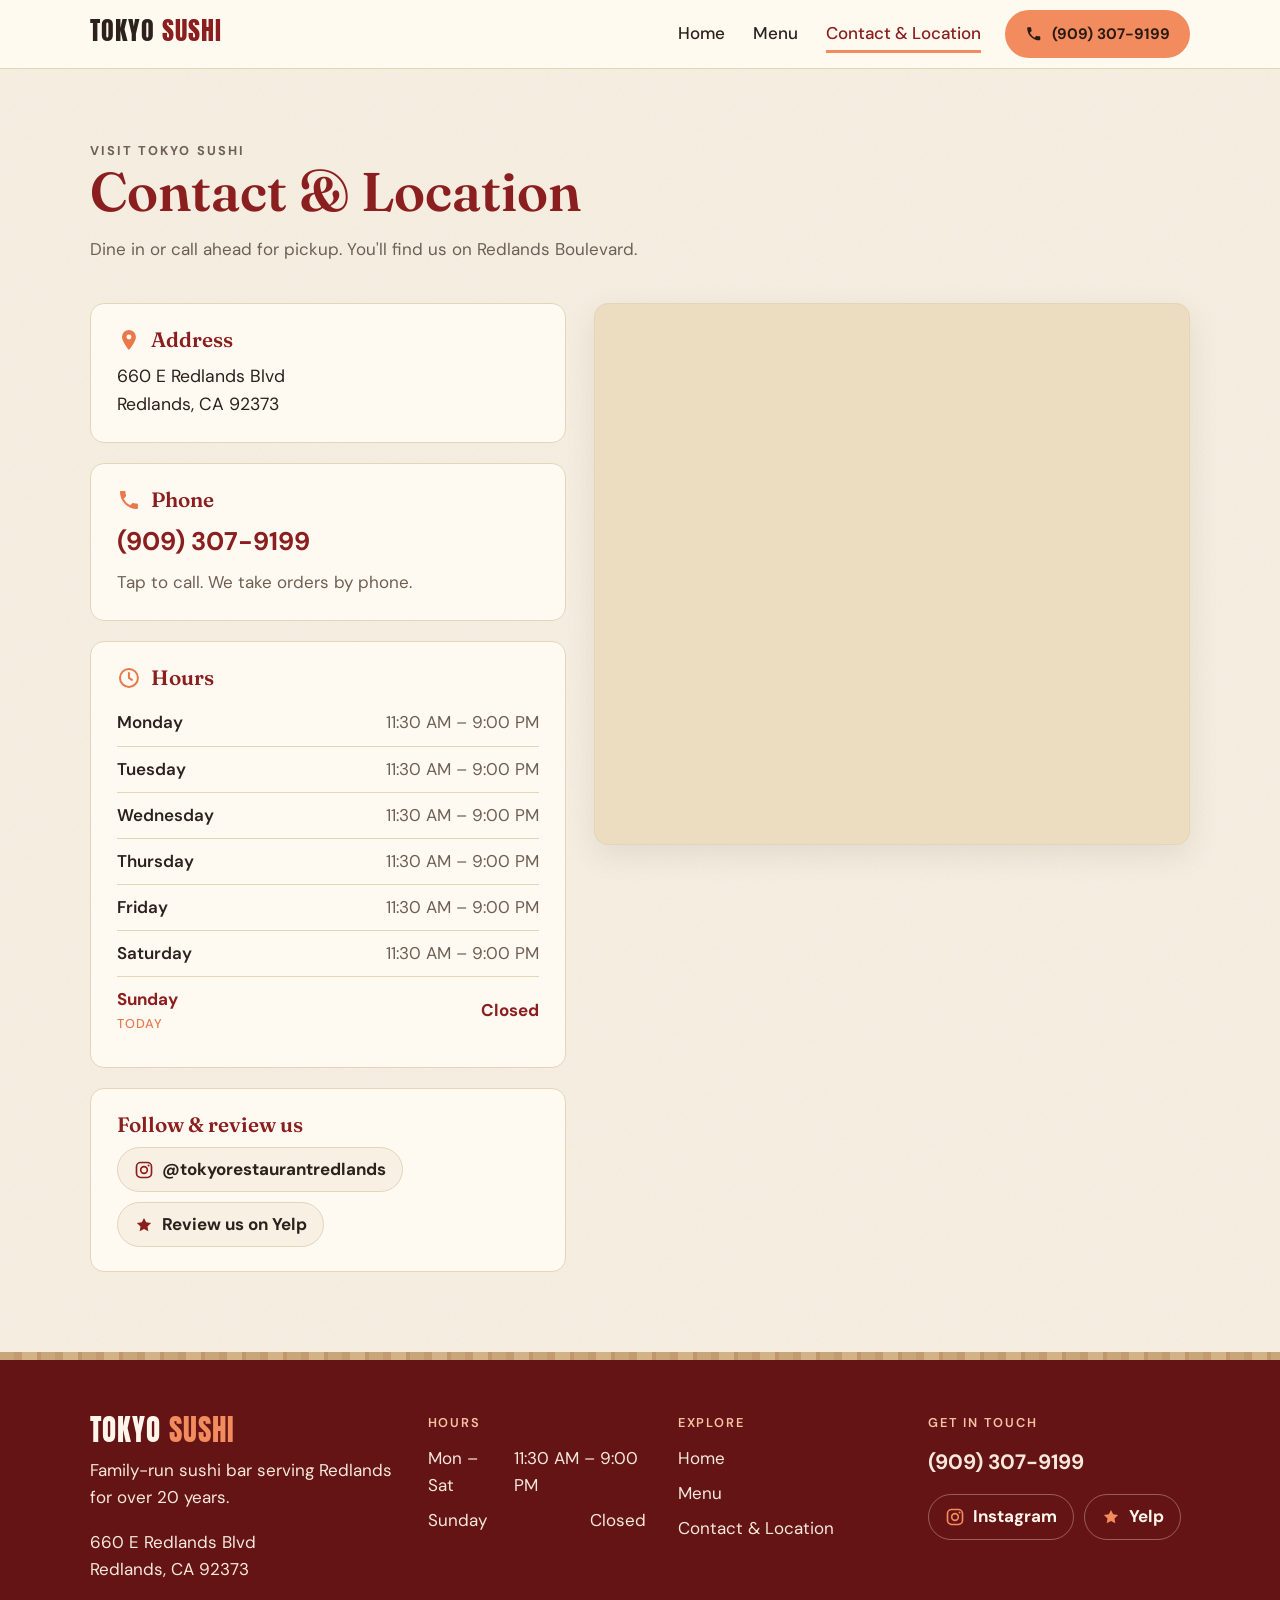
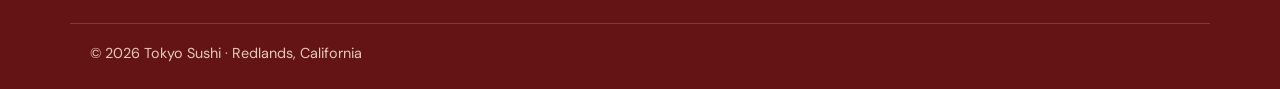
==== contact.html @ b469dc70 "Publish version 2: multi-page site with tabbed menu, contact page and photos Replaces the single-pag" ====
<!DOCTYPE html>
<html lang="en" class="no-js">
<head>
  <meta charset="UTF-8" />
  <meta name="viewport" content="width=device-width, initial-scale=1.0" />
  <script>document.documentElement.className = "js";</script>
  <title>Contact &amp; Location | Tokyo Sushi Redlands</title>
  <meta name="description" content="Visit Tokyo Sushi at 660 E Redlands Blvd, Redlands, CA 92373. Open Monday–Saturday 11:30 AM–9:00 PM, closed Sunday. Call (909) 307-9199 to order." />
  <meta property="og:type" content="website" />
  <meta property="og:title" content="Contact & Location — Tokyo Sushi, Redlands" />
  <meta property="og:description" content="660 E Redlands Blvd, Redlands, CA · (909) 307-9199 · Mon–Sat 11:30 AM–9:00 PM" />
  <meta name="theme-color" content="#8b1e1e" />

  <link rel="preconnect" href="https://fonts.googleapis.com" />
  <link rel="preconnect" href="https://fonts.gstatic.com" crossorigin />
  <link href="https://fonts.googleapis.com/css2?family=Anton&family=DM+Sans:wght@400;500;700&family=Fraunces:opsz,wght@9..144,500;9..144,600&display=swap" rel="stylesheet" />
  <link rel="stylesheet" href="styles.css" />

  <script type="application/ld+json">
  {
    "@context": "https://schema.org",
    "@type": "Restaurant",
    "name": "Tokyo Sushi",
    "url": "https://readtheterms.github.io/tokyo-sushi/",
    "image": "https://readtheterms.github.io/tokyo-sushi/images/story.webp",
    "description": "Family-run Japanese sushi bar serving Redlands, California for over 20 years.",
    "telephone": "+1-909-307-9199",
    "address": {
      "@type": "PostalAddress",
      "streetAddress": "660 E Redlands Blvd",
      "addressLocality": "Redlands",
      "addressRegion": "CA",
      "postalCode": "92373",
      "addressCountry": "US"
    },
    "servesCuisine": ["Japanese", "Sushi"],
    "priceRange": "$$",
    "menu": "https://readtheterms.github.io/tokyo-sushi/menu.html",
    "hasMap": "https://www.google.com/maps/search/?api=1&query=660+E+Redlands+Blvd%2C+Redlands%2C+CA+92373",
    "openingHoursSpecification": [{
      "@type": "OpeningHoursSpecification",
      "dayOfWeek": ["Monday", "Tuesday", "Wednesday", "Thursday", "Friday", "Saturday"],
      "opens": "11:30",
      "closes": "21:00"
    }],
    "sameAs": [
      "https://www.instagram.com/tokyorestaurantredlands/",
      "https://www.yelp.com/biz/tokyo-restaurant-redlands"
    ]
  }
  </script>
</head>
<body>
  <a class="skip-link" href="#main">Skip to content</a>

  <header class="site-header">
    <div class="container header-inner">
      <a class="logo" href="index.html" aria-label="Tokyo Sushi — home">
        <span class="wordmark">Tokyo <span class="accent">Sushi</span></span>
      </a>
      <nav id="site-nav" class="site-nav" aria-label="Main">
        <ul>
          <li><a href="index.html">Home</a></li>
          <li><a href="menu.html">Menu</a></li>
          <li><a href="contact.html" aria-current="page">Contact &amp; Location</a></li>
        </ul>
      </nav>
      <a class="btn btn-accent header-call" href="tel:+19093079199" aria-label="Call Tokyo Sushi at (909) 307-9199">
        <svg class="icon" viewBox="0 0 24 24" aria-hidden="true"><path fill="currentColor" d="M6.6 10.8a15.1 15.1 0 0 0 6.6 6.6l2.2-2.2a1 1 0 0 1 1-.25c1.1.37 2.3.57 3.6.57a1 1 0 0 1 1 1V20a1 1 0 0 1-1 1A17 17 0 0 1 3 4a1 1 0 0 1 1-1h3.5a1 1 0 0 1 1 1c0 1.3.2 2.5.57 3.6a1 1 0 0 1-.25 1l-2.2 2.2z"/></svg>
        <span class="label">(909) 307-9199</span>
      </a>
      <button type="button" class="nav-toggle" aria-expanded="false" aria-controls="site-nav">
        <span class="sr-only">Open menu</span><span class="bars" aria-hidden="true"></span>
      </button>
    </div>
  </header>

  <main id="main">
    <section class="page-hero">
      <div class="container">
        <p class="eyebrow">Visit Tokyo Sushi</p>
        <h1>Contact &amp; Location</h1>
        <p>Dine in or call ahead for pickup. You'll find us on Redlands Boulevard.</p>
      </div>
    </section>

    <div class="container contact-grid">
      <div class="info-stack">
        <section class="info-card" aria-labelledby="addr-title">
          <h2 id="addr-title">
            <svg class="icon" viewBox="0 0 24 24" aria-hidden="true"><path fill="currentColor" d="M12 2a7 7 0 0 0-7 7c0 5 7 13 7 13s7-8 7-13a7 7 0 0 0-7-7zm0 9.5A2.5 2.5 0 1 1 12 6.5a2.5 2.5 0 0 1 0 5z"/></svg>
            Address
          </h2>
          <address>660 E Redlands Blvd<br />Redlands, CA 92373</address>
        </section>

        <section class="info-card" aria-labelledby="phone-title">
          <h2 id="phone-title">
            <svg class="icon" viewBox="0 0 24 24" aria-hidden="true"><path fill="currentColor" d="M6.6 10.8a15.1 15.1 0 0 0 6.6 6.6l2.2-2.2a1 1 0 0 1 1-.25c1.1.37 2.3.57 3.6.57a1 1 0 0 1 1 1V20a1 1 0 0 1-1 1A17 17 0 0 1 3 4a1 1 0 0 1 1-1h3.5a1 1 0 0 1 1 1c0 1.3.2 2.5.57 3.6a1 1 0 0 1-.25 1l-2.2 2.2z"/></svg>
            Phone
          </h2>
          <a class="phone-big" href="tel:+19093079199">(909) 307-9199</a>
          <p class="muted" style="margin:6px 0 0">Tap to call. We take orders by phone.</p>
        </section>

        <section class="info-card" aria-labelledby="hours-title">
          <h2 id="hours-title">
            <svg class="icon" viewBox="0 0 24 24" aria-hidden="true"><circle cx="12" cy="12" r="9" fill="none" stroke="currentColor" stroke-width="2"/><path d="M12 7v5l3 2" fill="none" stroke="currentColor" stroke-width="2" stroke-linecap="round"/></svg>
            Hours
          </h2>
          <table class="hours-table">
            <tbody>
              <tr data-day="Monday"><th scope="row">Monday</th><td>11:30 AM – 9:00 PM</td></tr>
              <tr data-day="Tuesday"><th scope="row">Tuesday</th><td>11:30 AM – 9:00 PM</td></tr>
              <tr data-day="Wednesday"><th scope="row">Wednesday</th><td>11:30 AM – 9:00 PM</td></tr>
              <tr data-day="Thursday"><th scope="row">Thursday</th><td>11:30 AM – 9:00 PM</td></tr>
              <tr data-day="Friday"><th scope="row">Friday</th><td>11:30 AM – 9:00 PM</td></tr>
              <tr data-day="Saturday"><th scope="row">Saturday</th><td>11:30 AM – 9:00 PM</td></tr>
              <tr data-day="Sunday"><th scope="row">Sunday</th><td>Closed</td></tr>
            </tbody>
          </table>
        </section>

        <section class="info-card" aria-labelledby="follow-title">
          <h2 id="follow-title">Follow &amp; review us</h2>
          <div class="social">
            <a href="https://www.instagram.com/tokyorestaurantredlands/" target="_blank" rel="noopener">
              <svg class="icon" viewBox="0 0 24 24" aria-hidden="true"><rect x="3" y="3" width="18" height="18" rx="5" fill="none" stroke="currentColor" stroke-width="2"/><circle cx="12" cy="12" r="4" fill="none" stroke="currentColor" stroke-width="2"/><circle cx="17.5" cy="6.5" r="1.2" fill="currentColor"/></svg>
              @tokyorestaurantredlands
            </a>
            <a href="https://www.yelp.com/biz/tokyo-restaurant-redlands" target="_blank" rel="noopener">
              <svg class="icon" viewBox="0 0 24 24" aria-hidden="true"><path fill="currentColor" d="M12 3.5l2.6 5.3 5.9.9-4.3 4.1 1 5.8L12 16.8l-5.2 2.8 1-5.8-4.3-4.1 5.9-.9z"/></svg>
              Review us on Yelp
            </a>
          </div>
        </section>
      </div>

      <div class="map-wrap">
        <iframe
          title="Map showing Tokyo Sushi at 660 E Redlands Blvd, Redlands, CA"
          src="https://maps.google.com/maps?q=660%20E%20Redlands%20Blvd%2C%20Redlands%2C%20CA%2092373&z=16&output=embed"
          loading="lazy"
          referrerpolicy="no-referrer-when-downgrade"
          allowfullscreen></iframe>
      </div>
    </div>
  </main>

  <footer class="site-footer">
    <div class="wood-strip" aria-hidden="true"></div>
    <div class="container footer-grid">
      <div>
        <p class="wordmark footer-logo">Tokyo <span class="accent">Sushi</span></p>
        <p>Family-run sushi bar serving Redlands for over 20 years.</p>
        <address>660 E Redlands Blvd<br />Redlands, CA 92373</address>
      </div>
      <div>
        <h2>Hours</h2>
        <ul class="footer-hours">
          <li><span>Mon – Sat</span><span>11:30 AM – 9:00 PM</span></li>
          <li><span>Sunday</span><span>Closed</span></li>
        </ul>
      </div>
      <div>
        <h2>Explore</h2>
        <ul>
          <li><a href="index.html">Home</a></li>
          <li><a href="menu.html">Menu</a></li>
          <li><a href="contact.html">Contact &amp; Location</a></li>
        </ul>
      </div>
      <div>
        <h2>Get in touch</h2>
        <a class="footer-phone" href="tel:+19093079199">(909) 307-9199</a>
        <div class="social">
          <a href="https://www.instagram.com/tokyorestaurantredlands/" target="_blank" rel="noopener" aria-label="Tokyo Sushi on Instagram">
            <svg class="icon" viewBox="0 0 24 24" aria-hidden="true"><rect x="3" y="3" width="18" height="18" rx="5" fill="none" stroke="currentColor" stroke-width="2"/><circle cx="12" cy="12" r="4" fill="none" stroke="currentColor" stroke-width="2"/><circle cx="17.5" cy="6.5" r="1.2" fill="currentColor"/></svg>
            Instagram
          </a>
          <a href="https://www.yelp.com/biz/tokyo-restaurant-redlands" target="_blank" rel="noopener" aria-label="Tokyo Sushi on Yelp">
            <svg class="icon" viewBox="0 0 24 24" aria-hidden="true"><path fill="currentColor" d="M12 3.5l2.6 5.3 5.9.9-4.3 4.1 1 5.8L12 16.8l-5.2 2.8 1-5.8-4.3-4.1 5.9-.9z"/></svg>
            Yelp
          </a>
        </div>
      </div>
    </div>
    <div class="container footer-bottom">
      <p>&copy; <span data-year>2026</span> Tokyo Sushi · Redlands, California</p>
    </div>
  </footer>

  <script src="main.js"></script>
</body>
</html>
---- styles.css ----
/* ============================================================
   TOKYO SUSHI — STYLES (version 2)
   Colors live in :root below.
   ============================================================ */

:root {
  --ink-red: #8b1e1e;        /* deep ink red */
  --ink-red-deep: #641414;
  --cream: #f7f0e3;          /* rice-paper cream */
  --paper: #fffaf1;
  --wood: #c9a57a;           /* natural light wood */
  --wood-light: #ecdcc0;
  --wood-dark: #8a6440;
  --salmon: #f28c5e;         /* salmon-orange accent */
  --salmon-deep: #e9784a;
  --text: #2c211c;
  --muted: #6e5f55;
  --line: #e5d4b9;

  --serif: "Fraunces", Georgia, "Times New Roman", serif;
  --sans: "DM Sans", system-ui, -apple-system, "Segoe UI", Roboto, sans-serif;
  --logo: "Anton", "Arial Narrow", Impact, sans-serif;

  --radius: 14px;
  --header-h: 68px;
  --maxw: 1140px;
  --shadow: 0 10px 30px rgba(76, 45, 25, .10);
}

*, *::before, *::after { box-sizing: border-box; }

@media (prefers-reduced-motion: no-preference) {
  html { scroll-behavior: smooth; }
}

body {
  margin: 0;
  font-family: var(--sans);
  font-size: 1.0625rem;
  line-height: 1.6;
  color: var(--text);
  background-color: var(--cream);
  /* faint washi-paper grain */
  background-image: url("data:image/svg+xml,%3Csvg xmlns='http://www.w3.org/2000/svg' width='180' height='180'%3E%3Cfilter id='n'%3E%3CfeTurbulence type='fractalNoise' baseFrequency='.85' numOctaves='2' stitchTiles='stitch'/%3E%3CfeColorMatrix values='0 0 0 0 .45 0 0 0 0 .33 0 0 0 0 .22 0 0 0 .07 0'/%3E%3C/filter%3E%3Crect width='100%25' height='100%25' filter='url(%23n)'/%3E%3C/svg%3E");
}

img { max-width: 100%; display: block; }
a { color: inherit; }
h1, h2, h3 { font-family: var(--serif); font-weight: 600; line-height: 1.15; margin: 0; }
p { margin: 0 0 1em; }

.container { max-width: var(--maxw); margin: 0 auto; padding: 0 20px; }

.sr-only {
  position: absolute; width: 1px; height: 1px; padding: 0; margin: -1px;
  overflow: hidden; clip: rect(0 0 0 0); white-space: nowrap; border: 0;
}

.skip-link {
  position: absolute; left: 12px; top: -60px; z-index: 100;
  background: var(--ink-red); color: #fff; padding: 10px 16px; border-radius: 8px;
}
.skip-link:focus { top: 12px; }

:focus-visible { outline: 3px solid var(--salmon); outline-offset: 3px; border-radius: 4px; }

.icon { width: 1.15em; height: 1.15em; flex: none; }

/* ---------- Buttons ---------- */
.btn {
  display: inline-flex; align-items: center; gap: 10px;
  padding: 14px 26px; border-radius: 999px;
  font-weight: 700; font-size: 1rem; text-decoration: none;
  border: 2px solid transparent; cursor: pointer;
  transition: background-color .2s ease, transform .1s ease;
}
.btn:active { transform: translateY(1px); }
.btn-accent { background: var(--salmon); color: #2b1a14; }
.btn-accent:hover { background: var(--salmon-deep); }
.btn-ghost { border-color: currentColor; color: inherit; }
.btn-ghost:hover { background: rgba(255, 255, 255, .12); }

.text-link {
  color: var(--ink-red); font-weight: 700; text-decoration: none;
  border-bottom: 2px solid var(--salmon); padding-bottom: 1px;
}
.text-link:hover { color: var(--ink-red-deep); border-color: var(--salmon-deep); }

/* ---------- Logo wordmark (matches the storefront sign) ---------- */
.wordmark {
  font-family: var(--logo); font-weight: 400; text-transform: uppercase;
  letter-spacing: 1px; line-height: 1; color: var(--text);
}
.wordmark .accent { color: var(--ink-red); }

/* ---------- Header ---------- */
.site-header {
  position: sticky; top: 0; z-index: 50;
  background: rgba(255, 250, 241, .96);
  backdrop-filter: blur(8px);
  border-bottom: 1px solid var(--line);
}
.header-inner { display: flex; align-items: center; gap: 24px; height: var(--header-h); }
.logo { text-decoration: none; margin-right: auto; }
.logo .wordmark { font-size: 1.6rem; }

.site-nav ul { list-style: none; margin: 0; padding: 0; display: flex; gap: 28px; }
.site-nav a {
  text-decoration: none; font-weight: 500; padding: 6px 0;
  border-bottom: 3px solid transparent;
}
.site-nav a:hover { color: var(--ink-red); }
.site-nav a[aria-current="page"] { color: var(--ink-red); border-bottom-color: var(--salmon); }

.header-call { padding: 10px 18px; font-size: .95rem; }

.nav-toggle {
  display: none; width: 44px; height: 44px; border: 0; border-radius: 10px;
  background: transparent; color: var(--text); cursor: pointer; position: relative;
}
.nav-toggle .bars,
.nav-toggle .bars::before,
.nav-toggle .bars::after {
  position: absolute; left: 11px; width: 22px; height: 2px; background: currentColor;
  border-radius: 2px; transition: transform .2s ease, opacity .2s ease;
}
.nav-toggle .bars { top: 21px; }
.nav-toggle .bars::before { content: ""; left: 0; top: -7px; }
.nav-toggle .bars::after  { content: ""; left: 0; top: 7px; }
.nav-toggle[aria-expanded="true"] .bars { background: transparent; }
.nav-toggle[aria-expanded="true"] .bars::before { transform: translateY(7px) rotate(45deg); }
.nav-toggle[aria-expanded="true"] .bars::after  { transform: translateY(-7px) rotate(-45deg); }

@media (max-width: 859px) {
  .header-inner { gap: 8px; }
  .logo .wordmark { font-size: 1.4rem; }
  .nav-toggle { display: block; }
  .header-call { padding: 10px; }
  .header-call .label {
    position: absolute; width: 1px; height: 1px; overflow: hidden; clip: rect(0 0 0 0);
  }
  .js .site-nav {
    display: none; position: absolute; top: var(--header-h); left: 0; right: 0;
    background: var(--paper); border-bottom: 1px solid var(--line); box-shadow: var(--shadow);
  }
  .js .site-nav.open { display: block; }
  .site-nav ul { flex-direction: column; gap: 0; padding: 8px 20px 16px; }
  .site-nav a { display: block; padding: 14px 0; font-size: 1.15rem; border-bottom: 1px solid var(--line); }
  .site-nav li:last-child a { border-bottom: 0; }
  .site-nav a[aria-current="page"] { border-bottom-color: var(--line); }
}

/* ---------- Wood strip divider ---------- */
.wood-strip {
  height: 8px;
  background: repeating-linear-gradient(90deg,
    #c9a57a 0 14px, #c29c70 14px 22px, #d3b287 22px 37px, #bf976a 37px 41px);
}

/* ---------- Photos (placeholder shows until a real image is added) ---------- */
.photo {
  position: relative; margin: 0; aspect-ratio: 4 / 3; overflow: hidden;
  background:
    radial-gradient(circle at 30% 28%, rgba(242, 140, 94, .35), transparent 55%),
    linear-gradient(135deg, #ecd9bb, #d7b48b);
}
.photo::before {
  content: "Photo: " attr(data-label);
  position: absolute; inset: 0; display: grid; place-items: center; padding: 16px;
  text-align: center; font-size: .9rem; font-weight: 500; color: #6b4a2e;
}
.photo img { position: absolute; inset: 0; width: 100%; height: 100%; object-fit: cover; }

/* ---------- Hero ---------- */
.hero {
  position: relative; display: flex; align-items: flex-end;
  min-height: min(82vh, 680px); color: #fff8ee;
  background:
    linear-gradient(90deg, rgba(30, 18, 12, .78) 0%, rgba(30, 18, 12, .45) 55%, rgba(30, 18, 12, .10) 100%),
    linear-gradient(180deg, rgba(30, 18, 12, 0) 40%, rgba(30, 18, 12, .55) 100%),
    url("images/hero.jpg") center / cover no-repeat,
    url("https://images.unsplash.com/photo-1579871494447-9811cf80d66c?auto=format&fit=crop&w=1800&q=80") center / cover no-repeat,
    #3b2a20;
}
.hero-inner { width: 100%; padding-top: 96px; padding-bottom: 72px; }
.eyebrow {
  text-transform: uppercase; letter-spacing: .16em; font-size: .8rem; font-weight: 700;
  color: var(--salmon); margin: 0 0 12px;
}
.hero .eyebrow { color: #ffc6a6; }
.hero h1 { font-size: clamp(2.3rem, 6vw, 4.2rem); max-width: 15ch; margin-bottom: 18px; }
.hero .lede { max-width: 46ch; font-size: 1.15rem; opacity: .92; margin-bottom: 28px; }
.hero-actions { display: flex; flex-wrap: wrap; gap: 14px; }

/* ---------- Sections ---------- */
.section { padding: clamp(56px, 8vw, 96px) 0; }
.section-head { max-width: 640px; margin-bottom: 36px; }
.section-head h2, .section h2 { font-size: clamp(1.8rem, 4vw, 2.6rem); color: var(--ink-red); margin-bottom: 12px; }
.section-head p { color: var(--muted); }

/* Our story */
.story { display: grid; gap: 40px; align-items: center; }
.story .photo { border-radius: var(--radius); box-shadow: var(--shadow); aspect-ratio: 5 / 4; }
.story-text p { font-size: 1.1rem; }
.stat {
  display: inline-flex; align-items: baseline; gap: 10px; margin: 4px 0 20px;
  font-family: var(--serif); color: var(--ink-red);
}
.stat strong { font-size: 3rem; line-height: 1; }
.stat span { font-family: var(--sans); color: var(--muted); font-weight: 500; }
@media (min-width: 860px) { .story { grid-template-columns: 1fr 1fr; gap: 64px; } }

/* Featured dishes */
.featured-bg { background: rgba(236, 220, 192, .45); border-block: 1px solid var(--line); }
/* 5 dishes: 1 per row on phones · 1 wide + 2 + 2 on tablets · 2 large + 3 on desktop */
.dish-grid { display: grid; gap: 24px; grid-template-columns: 1fr; }
@media (min-width: 640px) and (max-width: 979px) {
  .dish-grid { grid-template-columns: 1fr 1fr; }
  .dish-card:first-child { grid-column: 1 / -1; }
  .dish-card:first-child .photo { aspect-ratio: 16 / 9; }
}
@media (min-width: 980px) {
  .dish-grid { grid-template-columns: repeat(6, 1fr); }
  .dish-card { grid-column: span 2; }
  .dish-card:nth-child(-n + 2) { grid-column: span 3; }
  .dish-card:nth-child(-n + 2) .photo { aspect-ratio: 16 / 10; }
}
.dish-card {
  display: flex; flex-direction: column; background: var(--paper);
  border: 1px solid var(--line); border-radius: var(--radius); overflow: hidden; box-shadow: var(--shadow);
}
.dish-body { padding: 20px 22px 24px; display: flex; flex-direction: column; flex: 1; }
.dish-body h3 { font-size: 1.35rem; margin-bottom: 8px; }
.dish-body p { color: var(--muted); font-size: 1rem; flex: 1; }
.dish-body .text-link { align-self: flex-start; }

/* Visit band */
.visit-band { background: var(--ink-red); color: #fff5ea; }
.visit-grid { display: grid; gap: 28px; align-items: center; }
.visit-band h2 { color: #fff5ea; }
.visit-band p { margin: 0; opacity: .92; }
.visit-details { display: grid; gap: 10px; }
.visit-details div { display: flex; gap: 10px; align-items: flex-start; }
.visit-details .icon { margin-top: 4px; color: var(--salmon); }
.visit-band .text-link { color: #fff5ea; }
@media (min-width: 860px) { .visit-grid { grid-template-columns: 1.2fr 1fr auto; } }

/* ---------- Page hero (Menu / Contact) ---------- */
.page-hero { padding: clamp(44px, 7vw, 72px) 0 clamp(28px, 4vw, 40px); }
.page-hero h1 { font-size: clamp(2.2rem, 5vw, 3.4rem); color: var(--ink-red); margin-bottom: 12px; }
.page-hero p { color: var(--muted); max-width: 60ch; margin: 0; }
.page-hero p + p { margin-top: 8px; }

/* ---------- Menu ---------- */
#menu-app { scroll-margin-top: var(--header-h); }
.menu-tabs-wrap {
  position: sticky; top: var(--header-h); z-index: 20;
  background: rgba(236, 220, 192, .97); border-block: 1px solid var(--line);
}
.menu-tabs {
  display: flex; gap: 8px; overflow-x: auto; padding-top: 10px; padding-bottom: 10px;
  scrollbar-width: thin; scrollbar-color: var(--wood) transparent;
}
.menu-tab {
  flex: none; font: inherit; font-weight: 700; font-size: .95rem; white-space: nowrap;
  padding: 9px 18px; border-radius: 999px; cursor: pointer;
  background: var(--paper); color: var(--text); border: 1px solid var(--line);
}
.menu-tab:hover { border-color: var(--wood); }
.menu-tab[aria-selected="true"] { background: var(--ink-red); color: #fff5ea; border-color: var(--ink-red); }

.menu-panels { padding-top: 32px; padding-bottom: 72px; }
.menu-panel[hidden] { display: none; }
.menu-panel:focus-visible { outline-offset: 8px; }
.panel-title { font-size: clamp(1.8rem, 4vw, 2.4rem); color: var(--ink-red); margin-bottom: 16px; }
.panel-note, .group-note { color: var(--muted); }
.panel-note {
  background: var(--paper); border: 1px solid var(--line); border-left: 4px solid var(--salmon);
  border-radius: 8px; padding: 12px 16px; margin-bottom: 24px; color: var(--text);
}
.menu-group {
  background: var(--paper); border: 1px solid var(--line); border-radius: var(--radius);
  padding: 24px clamp(18px, 3vw, 32px); margin-bottom: 24px;
}
.menu-group h3 { font-size: 1.4rem; margin-bottom: 6px; }
.group-note { font-size: .95rem; margin-bottom: 8px; }

.menu-list { list-style: none; margin: 0; padding: 0; display: grid; column-gap: 48px; }
@media (min-width: 900px) { .menu-list { grid-template-columns: 1fr 1fr; } }
.menu-item { padding: 12px 0; border-bottom: 1px solid var(--line); }
.item-head { display: flex; align-items: baseline; gap: 8px; }
.item-name { font-weight: 700; }
.leader { flex: 1; min-width: 16px; border-bottom: 2px dotted var(--wood); transform: translateY(-5px); }
.price { font-weight: 700; white-space: nowrap; }
.price-tbd { color: var(--muted); font-weight: 500; }
.item-desc { margin: 2px 0 0; color: var(--muted); font-size: .95rem; }

/* ---------- Contact ---------- */
.contact-grid { display: grid; gap: 28px; padding-bottom: 80px; }
@media (min-width: 900px) { .contact-grid { grid-template-columns: 1fr 1.25fr; align-items: start; } }
.info-stack { display: grid; gap: 20px; }
.info-card {
  background: var(--paper); border: 1px solid var(--line); border-radius: var(--radius);
  padding: 24px 26px;
}
.info-card h2 {
  display: flex; align-items: center; gap: 10px;
  font-size: 1.3rem; color: var(--ink-red); margin-bottom: 10px;
}
.info-card h2 .icon { color: var(--salmon-deep); }
.info-card address { font-style: normal; font-size: 1.1rem; }
.phone-big { font-size: 1.6rem; font-weight: 700; color: var(--ink-red); text-decoration: none; }
.phone-big:hover { text-decoration: underline; }
.muted { color: var(--muted); }

.hours-table { width: 100%; border-collapse: collapse; }
.hours-table th, .hours-table td { padding: 9px 0; border-bottom: 1px solid var(--line); text-align: left; }
.hours-table th { font-weight: 600; }
.hours-table td { text-align: right; color: var(--muted); white-space: nowrap; padding-left: 12px; }
.hours-table tr:last-child th, .hours-table tr:last-child td { border-bottom: 0; }
.hours-table tr.today th, .hours-table tr.today td { color: var(--ink-red); font-weight: 700; }
.hours-table tr.today th::after {
  content: "Today"; display: block; font-weight: 500; font-size: .8rem;
  text-transform: uppercase; letter-spacing: .08em; color: var(--salmon-deep);
}

.social { display: flex; flex-wrap: wrap; gap: 10px; }
.social a {
  display: inline-flex; align-items: center; gap: 8px; min-height: 44px;
  padding: 8px 16px; border-radius: 999px; text-decoration: none; font-weight: 700;
  border: 1px solid var(--line); background: var(--cream);
}
.social a:hover { border-color: var(--wood); }
.social .icon { width: 20px; height: 20px; color: var(--ink-red); }

.map-wrap {
  border-radius: var(--radius); overflow: hidden; border: 1px solid var(--line);
  box-shadow: var(--shadow); background: var(--wood-light);
}
.map-wrap iframe { display: block; width: 100%; height: clamp(360px, 60vh, 560px); border: 0; }

/* ---------- Footer ---------- */
.site-footer { background: var(--ink-red-deep); color: #f6e9dc; }
.footer-grid { display: grid; gap: 32px; padding-top: 56px; padding-bottom: 40px; }
@media (min-width: 600px) { .footer-grid { grid-template-columns: 1fr 1fr; } }
@media (min-width: 960px) { .footer-grid { grid-template-columns: 1.4fr 1fr 1fr 1.2fr; } }
.site-footer h2 {
  font-family: var(--sans); font-size: .8rem; text-transform: uppercase; letter-spacing: .14em;
  color: #f6c3a3; margin-bottom: 14px;
}
.footer-logo { font-size: 1.8rem; color: #fff5ea; margin-bottom: 12px; }
.footer-logo .accent { color: var(--salmon); }
.site-footer address { font-style: normal; }
.site-footer ul { list-style: none; margin: 0; padding: 0; display: grid; gap: 8px; }
.site-footer a { text-decoration: none; }
.site-footer a:hover { color: var(--salmon); text-decoration: underline; }
.footer-hours li { display: flex; justify-content: space-between; gap: 16px; max-width: 280px; }
.footer-phone { display: inline-block; font-size: 1.3rem; font-weight: 700; margin-bottom: 16px; }
.site-footer .social a { background: transparent; border-color: rgba(246, 233, 220, .35); color: #fff5ea; }
.site-footer .social a:hover { border-color: var(--salmon); text-decoration: none; }
.site-footer .social .icon { color: var(--salmon); }
.footer-bottom {
  border-top: 1px solid rgba(246, 233, 220, .18); padding-top: 18px; padding-bottom: 24px;
  font-size: .9rem; color: #e3cbb8;
}
.footer-bottom p { margin: 0; }
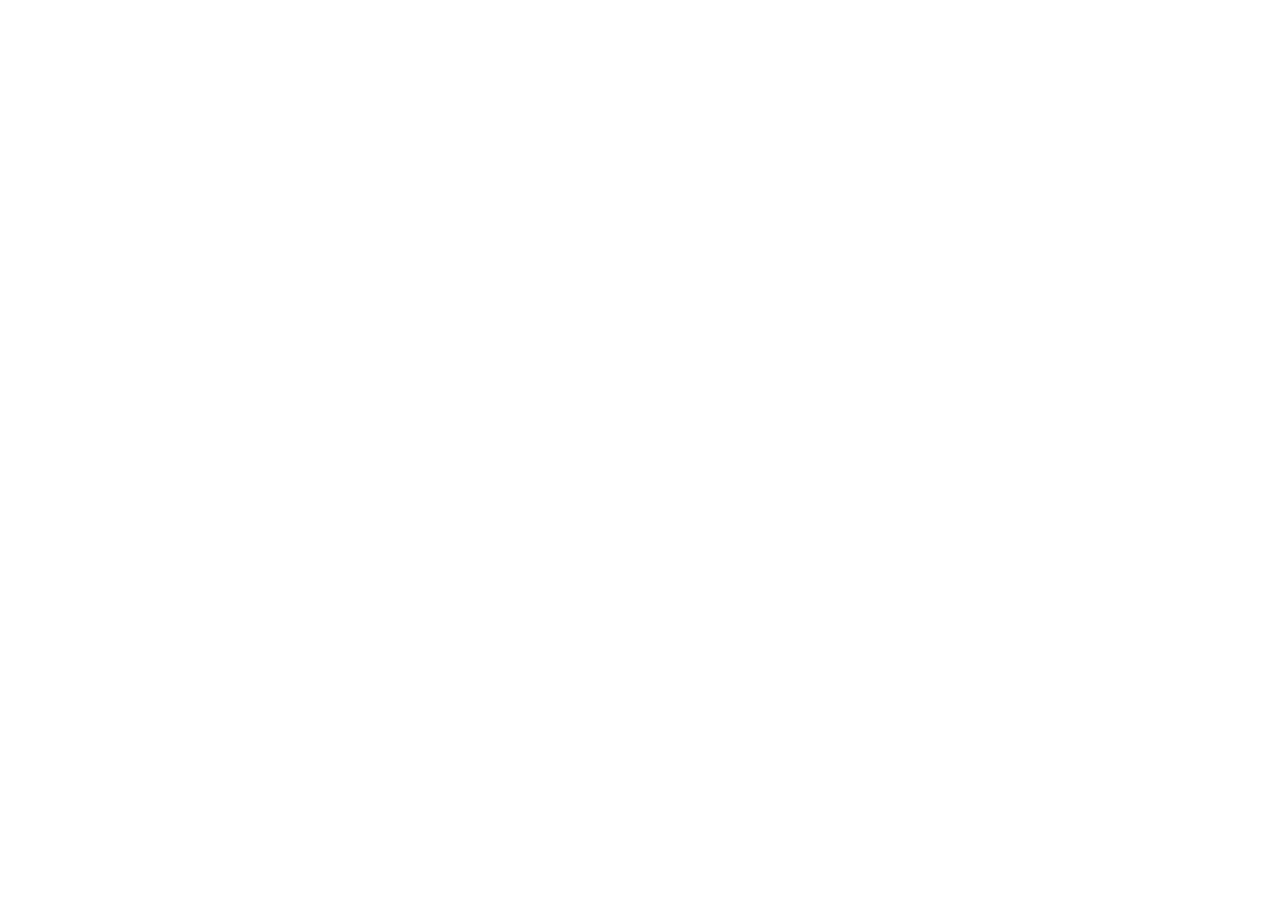
==== commit 2c93b739: "Redirect to the new address, tokyosushiredlands.github.io" ====
--- a/contact.html
+++ b/contact.html
@@ -1,195 +1,15 @@
 <!DOCTYPE html>
-<html lang="en" class="no-js">
+<html lang="en">
 <head>
   <meta charset="UTF-8" />
   <meta name="viewport" content="width=device-width, initial-scale=1.0" />
-  <script>document.documentElement.className = "js";</script>
-  <title>Contact &amp; Location | Tokyo Sushi Redlands</title>
-  <meta name="description" content="Visit Tokyo Sushi at 660 E Redlands Blvd, Redlands, CA 92373. Open Monday–Saturday 11:30 AM–9:00 PM, closed Sunday. Call (909) 307-9199 to order." />
-  <meta property="og:type" content="website" />
-  <meta property="og:title" content="Contact & Location — Tokyo Sushi, Redlands" />
-  <meta property="og:description" content="660 E Redlands Blvd, Redlands, CA · (909) 307-9199 · Mon–Sat 11:30 AM–9:00 PM" />
-  <meta name="theme-color" content="#8b1e1e" />
-
-  <link rel="preconnect" href="https://fonts.googleapis.com" />
-  <link rel="preconnect" href="https://fonts.gstatic.com" crossorigin />
-  <link href="https://fonts.googleapis.com/css2?family=Anton&family=DM+Sans:wght@400;500;700&family=Fraunces:opsz,wght@9..144,500;9..144,600&display=swap" rel="stylesheet" />
-  <link rel="stylesheet" href="styles.css" />
-
-  <script type="application/ld+json">
-  {
-    "@context": "https://schema.org",
-    "@type": "Restaurant",
-    "name": "Tokyo Sushi",
-    "url": "https://readtheterms.github.io/tokyo-sushi/",
-    "image": "https://readtheterms.github.io/tokyo-sushi/images/story.webp",
-    "description": "Family-run Japanese sushi bar serving Redlands, California for over 20 years.",
-    "telephone": "+1-909-307-9199",
-    "address": {
-      "@type": "PostalAddress",
-      "streetAddress": "660 E Redlands Blvd",
-      "addressLocality": "Redlands",
-      "addressRegion": "CA",
-      "postalCode": "92373",
-      "addressCountry": "US"
-    },
-    "servesCuisine": ["Japanese", "Sushi"],
-    "priceRange": "$$",
-    "menu": "https://readtheterms.github.io/tokyo-sushi/menu.html",
-    "hasMap": "https://www.google.com/maps/search/?api=1&query=660+E+Redlands+Blvd%2C+Redlands%2C+CA+92373",
-    "openingHoursSpecification": [{
-      "@type": "OpeningHoursSpecification",
-      "dayOfWeek": ["Monday", "Tuesday", "Wednesday", "Thursday", "Friday", "Saturday"],
-      "opens": "11:30",
-      "closes": "21:00"
-    }],
-    "sameAs": [
-      "https://www.instagram.com/tokyorestaurantredlands/",
-      "https://www.yelp.com/biz/tokyo-restaurant-redlands"
-    ]
-  }
-  </script>
+  <title>Tokyo Sushi has moved</title>
+  <meta name="robots" content="noindex" />
+  <link rel="canonical" href="https://tokyosushiredlands.github.io/contact.html" />
+  <meta http-equiv="refresh" content="0; url=https://tokyosushiredlands.github.io/contact.html" />
+  <script>location.replace("https://tokyosushiredlands.github.io/contact.html" + location.hash);</script>
 </head>
-<body>
-  <a class="skip-link" href="#main">Skip to content</a>
-
-  <header class="site-header">
-    <div class="container header-inner">
-      <a class="logo" href="index.html" aria-label="Tokyo Sushi — home">
-        <span class="wordmark">Tokyo <span class="accent">Sushi</span></span>
-      </a>
-      <nav id="site-nav" class="site-nav" aria-label="Main">
-        <ul>
-          <li><a href="index.html">Home</a></li>
-          <li><a href="menu.html">Menu</a></li>
-          <li><a href="contact.html" aria-current="page">Contact &amp; Location</a></li>
-        </ul>
-      </nav>
-      <a class="btn btn-accent header-call" href="tel:+19093079199" aria-label="Call Tokyo Sushi at (909) 307-9199">
-        <svg class="icon" viewBox="0 0 24 24" aria-hidden="true"><path fill="currentColor" d="M6.6 10.8a15.1 15.1 0 0 0 6.6 6.6l2.2-2.2a1 1 0 0 1 1-.25c1.1.37 2.3.57 3.6.57a1 1 0 0 1 1 1V20a1 1 0 0 1-1 1A17 17 0 0 1 3 4a1 1 0 0 1 1-1h3.5a1 1 0 0 1 1 1c0 1.3.2 2.5.57 3.6a1 1 0 0 1-.25 1l-2.2 2.2z"/></svg>
-        <span class="label">(909) 307-9199</span>
-      </a>
-      <button type="button" class="nav-toggle" aria-expanded="false" aria-controls="site-nav">
-        <span class="sr-only">Open menu</span><span class="bars" aria-hidden="true"></span>
-      </button>
-    </div>
-  </header>
-
-  <main id="main">
-    <section class="page-hero">
-      <div class="container">
-        <p class="eyebrow">Visit Tokyo Sushi</p>
-        <h1>Contact &amp; Location</h1>
-        <p>Dine in or call ahead for pickup. You'll find us on Redlands Boulevard.</p>
-      </div>
-    </section>
-
-    <div class="container contact-grid">
-      <div class="info-stack">
-        <section class="info-card" aria-labelledby="addr-title">
-          <h2 id="addr-title">
-            <svg class="icon" viewBox="0 0 24 24" aria-hidden="true"><path fill="currentColor" d="M12 2a7 7 0 0 0-7 7c0 5 7 13 7 13s7-8 7-13a7 7 0 0 0-7-7zm0 9.5A2.5 2.5 0 1 1 12 6.5a2.5 2.5 0 0 1 0 5z"/></svg>
-            Address
-          </h2>
-          <address>660 E Redlands Blvd<br />Redlands, CA 92373</address>
-        </section>
-
-        <section class="info-card" aria-labelledby="phone-title">
-          <h2 id="phone-title">
-            <svg class="icon" viewBox="0 0 24 24" aria-hidden="true"><path fill="currentColor" d="M6.6 10.8a15.1 15.1 0 0 0 6.6 6.6l2.2-2.2a1 1 0 0 1 1-.25c1.1.37 2.3.57 3.6.57a1 1 0 0 1 1 1V20a1 1 0 0 1-1 1A17 17 0 0 1 3 4a1 1 0 0 1 1-1h3.5a1 1 0 0 1 1 1c0 1.3.2 2.5.57 3.6a1 1 0 0 1-.25 1l-2.2 2.2z"/></svg>
-            Phone
-          </h2>
-          <a class="phone-big" href="tel:+19093079199">(909) 307-9199</a>
-          <p class="muted" style="margin:6px 0 0">Tap to call. We take orders by phone.</p>
-        </section>
-
-        <section class="info-card" aria-labelledby="hours-title">
-          <h2 id="hours-title">
-            <svg class="icon" viewBox="0 0 24 24" aria-hidden="true"><circle cx="12" cy="12" r="9" fill="none" stroke="currentColor" stroke-width="2"/><path d="M12 7v5l3 2" fill="none" stroke="currentColor" stroke-width="2" stroke-linecap="round"/></svg>
-            Hours
-          </h2>
-          <table class="hours-table">
-            <tbody>
-              <tr data-day="Monday"><th scope="row">Monday</th><td>11:30 AM – 9:00 PM</td></tr>
-              <tr data-day="Tuesday"><th scope="row">Tuesday</th><td>11:30 AM – 9:00 PM</td></tr>
-              <tr data-day="Wednesday"><th scope="row">Wednesday</th><td>11:30 AM – 9:00 PM</td></tr>
-              <tr data-day="Thursday"><th scope="row">Thursday</th><td>11:30 AM – 9:00 PM</td></tr>
-              <tr data-day="Friday"><th scope="row">Friday</th><td>11:30 AM – 9:00 PM</td></tr>
-              <tr data-day="Saturday"><th scope="row">Saturday</th><td>11:30 AM – 9:00 PM</td></tr>
-              <tr data-day="Sunday"><th scope="row">Sunday</th><td>Closed</td></tr>
-            </tbody>
-          </table>
-        </section>
-
-        <section class="info-card" aria-labelledby="follow-title">
-          <h2 id="follow-title">Follow &amp; review us</h2>
-          <div class="social">
-            <a href="https://www.instagram.com/tokyorestaurantredlands/" target="_blank" rel="noopener">
-              <svg class="icon" viewBox="0 0 24 24" aria-hidden="true"><rect x="3" y="3" width="18" height="18" rx="5" fill="none" stroke="currentColor" stroke-width="2"/><circle cx="12" cy="12" r="4" fill="none" stroke="currentColor" stroke-width="2"/><circle cx="17.5" cy="6.5" r="1.2" fill="currentColor"/></svg>
-              @tokyorestaurantredlands
-            </a>
-            <a href="https://www.yelp.com/biz/tokyo-restaurant-redlands" target="_blank" rel="noopener">
-              <svg class="icon" viewBox="0 0 24 24" aria-hidden="true"><path fill="currentColor" d="M12 3.5l2.6 5.3 5.9.9-4.3 4.1 1 5.8L12 16.8l-5.2 2.8 1-5.8-4.3-4.1 5.9-.9z"/></svg>
-              Review us on Yelp
-            </a>
-          </div>
-        </section>
-      </div>
-
-      <div class="map-wrap">
-        <iframe
-          title="Map showing Tokyo Sushi at 660 E Redlands Blvd, Redlands, CA"
-          src="https://maps.google.com/maps?q=660%20E%20Redlands%20Blvd%2C%20Redlands%2C%20CA%2092373&z=16&output=embed"
-          loading="lazy"
-          referrerpolicy="no-referrer-when-downgrade"
-          allowfullscreen></iframe>
-      </div>
-    </div>
-  </main>
-
-  <footer class="site-footer">
-    <div class="wood-strip" aria-hidden="true"></div>
-    <div class="container footer-grid">
-      <div>
-        <p class="wordmark footer-logo">Tokyo <span class="accent">Sushi</span></p>
-        <p>Family-run sushi bar serving Redlands for over 20 years.</p>
-        <address>660 E Redlands Blvd<br />Redlands, CA 92373</address>
-      </div>
-      <div>
-        <h2>Hours</h2>
-        <ul class="footer-hours">
-          <li><span>Mon – Sat</span><span>11:30 AM – 9:00 PM</span></li>
-          <li><span>Sunday</span><span>Closed</span></li>
-        </ul>
-      </div>
-      <div>
-        <h2>Explore</h2>
-        <ul>
-          <li><a href="index.html">Home</a></li>
-          <li><a href="menu.html">Menu</a></li>
-          <li><a href="contact.html">Contact &amp; Location</a></li>
-        </ul>
-      </div>
-      <div>
-        <h2>Get in touch</h2>
-        <a class="footer-phone" href="tel:+19093079199">(909) 307-9199</a>
-        <div class="social">
-          <a href="https://www.instagram.com/tokyorestaurantredlands/" target="_blank" rel="noopener" aria-label="Tokyo Sushi on Instagram">
-            <svg class="icon" viewBox="0 0 24 24" aria-hidden="true"><rect x="3" y="3" width="18" height="18" rx="5" fill="none" stroke="currentColor" stroke-width="2"/><circle cx="12" cy="12" r="4" fill="none" stroke="currentColor" stroke-width="2"/><circle cx="17.5" cy="6.5" r="1.2" fill="currentColor"/></svg>
-            Instagram
-          </a>
-          <a href="https://www.yelp.com/biz/tokyo-restaurant-redlands" target="_blank" rel="noopener" aria-label="Tokyo Sushi on Yelp">
-            <svg class="icon" viewBox="0 0 24 24" aria-hidden="true"><path fill="currentColor" d="M12 3.5l2.6 5.3 5.9.9-4.3 4.1 1 5.8L12 16.8l-5.2 2.8 1-5.8-4.3-4.1 5.9-.9z"/></svg>
-            Yelp
-          </a>
-        </div>
-      </div>
-    </div>
-    <div class="container footer-bottom">
-      <p>&copy; <span data-year>2026</span> Tokyo Sushi · Redlands, California</p>
-    </div>
-  </footer>
-
-  <script src="main.js"></script>
+<body style="font-family: system-ui, sans-serif; padding: 48px 16px; text-align: center;">
+  <p>Tokyo Sushi's website has moved to <a href="https://tokyosushiredlands.github.io/contact.html">tokyosushiredlands.github.io</a>.</p>
 </body>
 </html>
